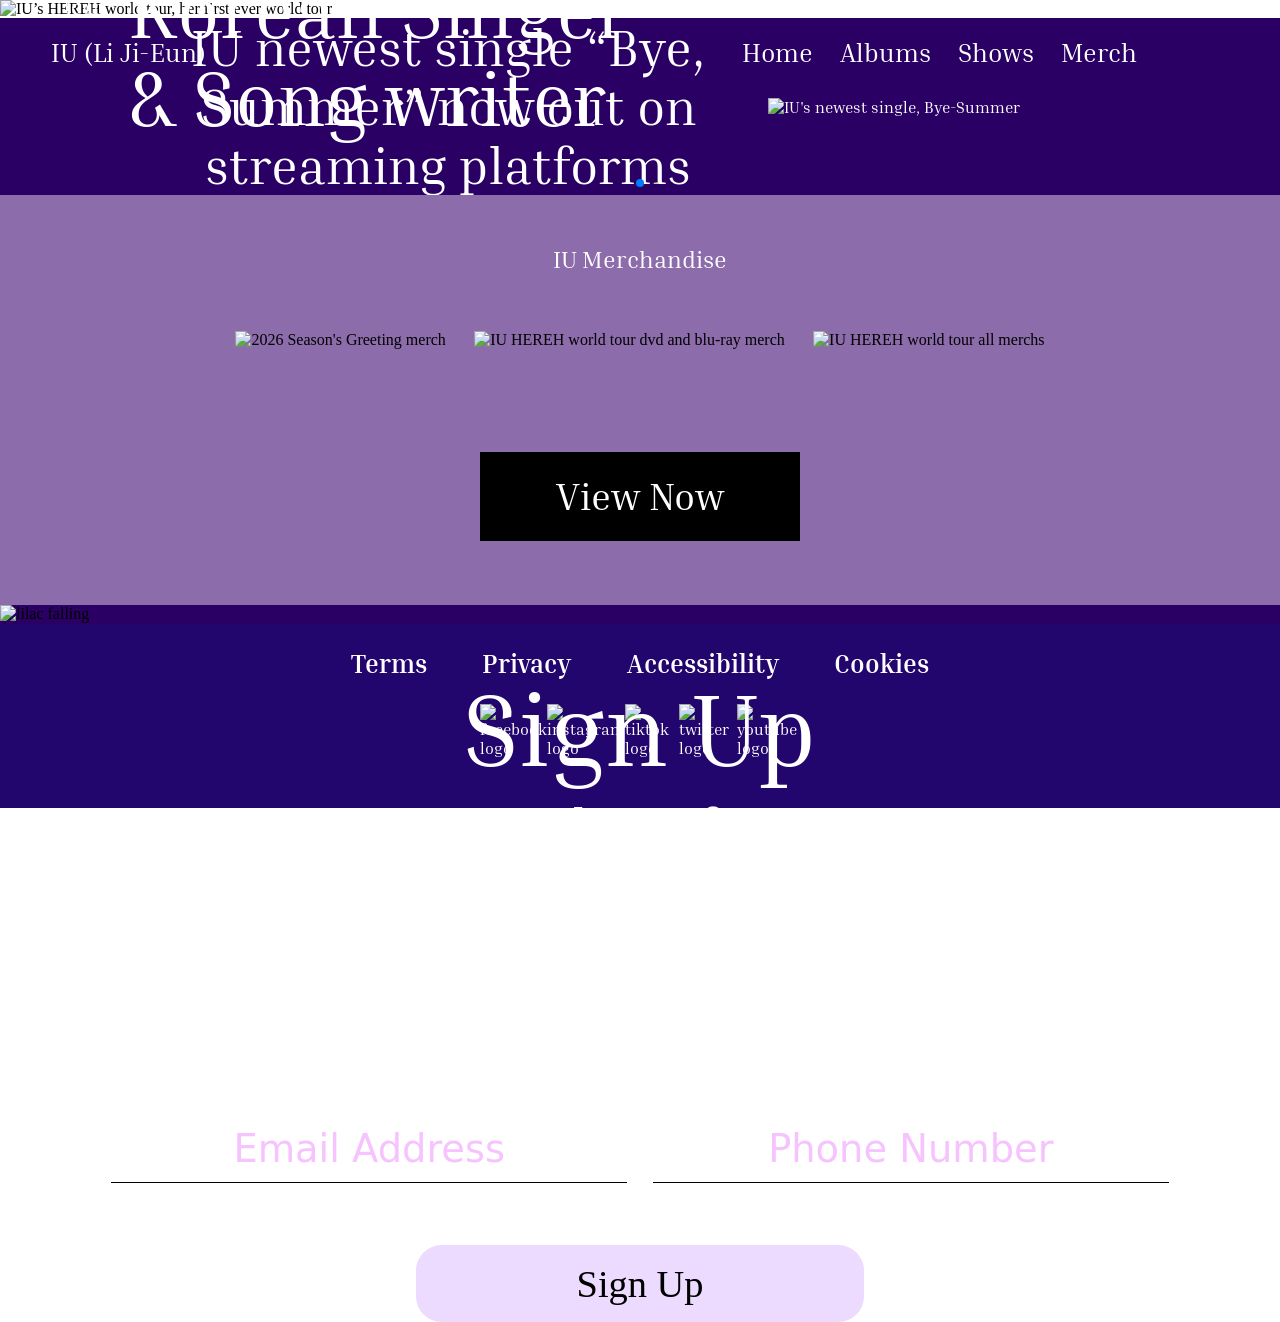
==== index.html @ 1d098876 "Added Price indicator for cart page and moved all css into one file." ====
<!DOCTYPE html>
<html>
    <head>
        <meta charset="utf-8">
	    <meta name="viewport" content="width=device-width">
        <title>Uaena Home Page</title>
        <link type="text/css" rel="stylesheet" href="normalize.css">
        <link rel="stylesheet" href="home.css">
        <link rel="stylesheet" href="https://cdn.jsdelivr.net/npm/swiper@11/swiper-bundle.min.css" />

        <!-- Irina Serif font-->
        <link rel="preconnect" href="https://fonts.googleapis.com">
        <link rel="preconnect" href="https://fonts.gstatic.com" crossorigin>
        <link href="https://fonts.googleapis.com/css2?family=Inria+Serif&display=swap" rel="stylesheet">
        
    </head>
    <body>
        <!--Header-->
        <div class="header">
            <h3>IU (Li Ji-Eun)</h3>
            <nav>
                <a href="../index.html">Home</a>
                <a href="../album/album.html">Albums</a>
                <a href="../shows/shows.html">Shows</a>
                <a href="../merch/merch.html">Merch</a>
            </nav>
        </div>

        <!--Main Page-->
        <div class="title">
            <h1>IU (Li Ji-Eun) Korean Singer & Song writer</h1>
            <p class="description">IU’s HEREH world tour, her first ever world tour</p>
            <img src="media/iu_homepage_bg.png" alt="IU’s HEREH world tour, her first ever world tour">
        </div>
        
        <div class="swiper mySwiper">
            <div class="swiper-wrapper">
                <div class="swiper-slide">
                    <div class="single">
                        <a id="bye-summer" href="https://youtu.be/Hsuy_xzPyWQ?si=ynoCHXmyYamRB6iB" target="_blank">
                            <img src="media/singles/iu_single_bye_summer.jpg" alt="IU's newest single, Bye-Summer">
                        </a>
                        <h2>IU newest single “Bye, Summer” now out on streaming platforms</h2>
                    </div>
                </div>
                <div class="swiper-slide">
                    <div class="album">
                        <a id="a-flower-3" href="https://youtube.com/playlist?list=OLAK5uy_lCczq7s8ViOF32GmTU6mIPvSTaSjqz-gs&si=2VewelPVhg0trW8W" target="_blank">
                            <img src="media/album/2025_may27_album_a_flower_bookmark_3.jpg" alt="IU's newest album, A Flower Bookmark 3">
                        </a>
                        <h2>IU newest single “A Flower Bookmark 3" now out on streaming platforms</h2>
                    </div>
                </div>
                <div class="swiper-slide">
                    <div class="shows">
                        <a id="bye-summer" href="https://www.netflix.com/us/title/81681535?s=i&trkid=258593161&vlang=en&trg=cp" target="_blank">
                            <img src="media/shows/when-life-gives-tangerines.png" alt="IU's newest show, when life gives you tangerines">
                        </a>
                        <h2>IU newest show “When Life Gives You Tangerines" now out on Netflix</h2>
                    </div>
                </div>
            </div>
            <div class="swiper-pagination"></div>
        </div>

        <div class="merch-shop">
            <h2>IU Merchandise</h2>
            <div class="home-merch-images">
                <img id="season-greeting" alt="2026 Season's Greeting merch" src="media/merch/iu_merch_2026_season's_greeting.png">
                <img id="hereh-dvd" alt="IU HEREH world tour dvd and blu-ray merch" src="media/merch/iu_merch_hereh_world_tour_dvd_blu-ray.png">
                <img id="hereh" alt="IU HEREH world tour all merchs"src="media/merch/iu_merch_flower_bookmark_3_keyring.png">
            </div>
            <a href="/merch/merch.html">View Now</a>
        </div>

        <div class="sign-up">
            <h1>Sign Up</h1>
            <h2>Get Updates from IU</h2>
            <form name="newsletter" id="newsletter">
                <div class="form">
                    <input id="email-input" type="email" placeholder="Email Address" required>
                    <input id="phonenumber-input" type="number" placeholder="Phone Number" required>
                </div>
                <button id="newsletter-submit-button" type="button">Sign Up</button>
            </form>
            <img src="media/signup_bg.png" alt="lilac falling">
        </div>

        <!--Footer-->
        <div class="footer">
            <div class="terms-and-service">
                <a class="terms"><strong>Terms</strong></a>
                <a class="privacy"><strong>Privacy</strong></a>
                <a class="accessibility"><strong>Accessibility</strong></a>
                <a class="cookies"><strong>Cookies</strong></a>
            </div>
            <div class="social-platforms">
                <a class="facebook" href="https://www.facebook.com/iu.loen" target="_blank">
                    <img src="../media/logos/logo_facebook.png" alt="facebook logo">
                </a>
                <a class="intagram" href="https://www.instagram.com/dlwlrma" target="_blank">
                    <img src="../media/logos/logo_instagram.png" alt="instagram logo">
                </a>
                <a class="tiktok" href="https://www.tiktok.com/@_iuofficial" target="_blank">
                    <img src="../media/logos/logo_tiktok.png" alt="tiktok logo">
                </a>
                <a class="twitter" href="https://x.com/_IUofficial" target="_blank">
                    <img src="../media/logos/logo_twitter.png" alt="twitter logo">
                </a>
                <a class="youtube" href="https://www.youtube.com/@dlwlrma" target="_blank">
                    <img src="../media/logos/logo_youtube.png" alt="youtube logo">
                </a>
            </div>
        </div>
        <script src="https://cdn.jsdelivr.net/npm/swiper@11/swiper-bundle.min.js"></script>
    </body>
    <script src="home.js"></script>
</html>
---- home.css ----
/* General CSS */
body, h3, h1, p
{
    margin: 0;
}

p, h1, h2, h3, a
{
  font-family: "Inria Serif", serif;
  font-weight: 400;
  font-style: normal;
  color: white;

  text-decoration: none;
}

/*Header CSS*/
.header
{
    position: fixed;
    z-index: 100;

    display:  flex;
    justify-content: space-between;

    width: 100%;

    margin-top: 3%;
}

.header h3
{
    font-size: 2vw;
    width: auto;

    margin-left: 4%;
}

.header nav
{
    display: flex;
    width: 35%;
}

.header a
{
    font-size: 2vw;
    margin-right: 6%;
}

.header a:hover
{
    color: #C78FFF;
}

/*Body CSS*/
.title
{
    position: relative;
    display: flex;
    align-items: center;
}

.title img
{
    position: relative;
    z-index: 1;
    width: 100%;
}

.title h1, .title p
{
    position: absolute;
    z-index: 2;
}

.title h1
{
    width: 40%;
    font-size: 6vw;
    left: 10%;
}


.title p
{
    font-size: 1.5vw;
    bottom: 0;

    margin-left: 5%;
}

.swiper-wrapper
{
    background-color: #2A0065;
    width: 100%;;

    display: flex;
}

.swiper-slide
{
    width: 100%;

    background-color: #2A0065;
}

.single, .album, .shows
{
    width: 100%;

    display: flex;
    flex-direction: column;
    align-items: center;

}

.single a, .album a, .shows a
{
    width: 30%;

    margin-top: 6%;
    margin-bottom: 6%;
}

.single img, .album img, .shows img
{
    width: 100%;
}

.single h2, .album h2, .shows h2
{
    font-size: 4vw;
    text-align: center;

    width: 50%;
    margin-top: 0;
    margin-bottom: 5%;
}

.merch-shop
{
    width: 100%;
    background-color: #8C6CAB;

    display: flex;
    flex-direction: column;
    align-items: center;
}

.merch-shop h2
{
    margin-top: 0;
    padding-top: 4%;
    
    text-align: center;
}

.merch-shop a
{
    display: flex;
    align-items: center;
    justify-content: center;

    margin: 5%;

    width: 25%;
    height: 7vw;

    background-color: black;

    font-size: 3vw;
}

.merch-shop a:hover
{
    transform: scale(105%);
}

.home-merch-images img
{
    /* uses vw as % does not work so viewport works better*/
    height: 28vw;
    margin: 1%;
}

.home-merch-images img:hover
{
    /*Seems like transform scale does not push other objects away so it works*/
    transform: scale(105%);
    margin: 1%;
}

.home-merch-images
{
    width:95%;
    
    display: inline-block;
    text-align: center;

    margin: 2%;
}

.sign-up
{
    background-color: #2A0065;
    width: 100%;

    display: flex;

    justify-content: center;
}

#newsletter
{
    width: 100%;

    position: absolute;
    right: 0;

    display: flex;
    justify-content: center;
}

.sign-up img
{
    width: 100%;

    position: relative;
    z-index: 1;
}

.sign-up h1, .sign-up h2, .form, #submit-button
{
    position: absolute;
    z-index: 2;
}

.form
{
    display: flex;
}

.sign-up h1
{
    margin: 5vw;
    font-size: 8vw;
}

.sign-up h2
{
    margin: 15vw;
    font-size: 4vw;
}

#email-input, #phonenumber-input
{
    margin:1vw;
    margin-top: 30vw;

    width: 40vw;
    height: 5vw;

    font-size: 3vw;
    font-family: system-ui, -apple-system, BlinkMacSystemFont, 'Segoe UI', Roboto, Oxygen, Ubuntu, Cantarell, 'Open Sans', 'Helvetica Neue', sans-serif;
    color: white;

    background-color: transparent;
}

#email-input::placeholder, #phonenumber-input::placeholder
{
    color: rgb(246, 195, 255);
}

#newsletter-submit-button
{
    margin-top: 50vw;

    width:35vw;
    height: 6vw;

    font-size: 3vw;

    border-radius: 2vw;

    background-color: #ecdaff;

    border:none;

    position: relative;

    z-index: 2;
}

/*Album Page*/

.album-page-albums
{
    background-color: #2b0353;
    width: 100%;

    height: 125vw;

    display: flex;
    flex-direction: column;
    align-items: center;

    justify-content: flex-end;
}

.album-page-album-list, .album-page-new-releases
{
    display: flex;
    flex-wrap: wrap;

    width:80%;

    justify-content: center;
}

.album-page-albums img
{
    height: 24vw;
    margin: 1vw;
}

.album-page-albums img:hover
{
    transform: scale(105%);
}

#title-new-releases, #title-albums
{
    text-align: center;
    font-size: 4vw;
}

/*Album Info Page */
.main-content
{
    width: 100%;
    background-color: #000000;
    
    padding-top: 12%;

    display: flex;
    flex-direction: column;
    align-items: center;
}

.title-and-image
{
    display: flex;
    justify-content: space-around;
}


.title-and-image img
{
    height: 30vw;

    margin: 3vw;
}

.title-and-image h1
{
    width:50vw;
    font-size: 7vw;
}

.title-and-image h2
{
    width:40vw;
    font-size: 3vw;

    margin: 0;
    margin-top: 2vw;
}

.title-and-image p{
    width: 50vw;
    font-size: 1.6vw;

    margin-top: 2vw;
}

.streaming-service
{
    width: 100%;

    display: flex;
    flex-direction: column;
    align-items: center;
}

#stream-title
{
    font-size: 4vw;
    margin: 3vw;
}

.stream-content
{
    width: 50%;

    display: flex;
    justify-content: space-between;
}

.streaming-service img
{
    width: 2.4vw;

    margin-right: 0.5vw;
}

.streaming-service a
{
    width: 15vw;
    height: 5vw;

    display: flex;
    align-items: center;
    justify-content: center;

    text-align: center;
    font-size: 2vw;
    font-family: system-ui, -apple-system, BlinkMacSystemFont, 'Segoe UI', Roboto, Oxygen, Ubuntu, Cantarell, 'Open Sans', 'Helvetica Neue', sans-serif;
    font-weight: bold;

    background-color: black;
    border-radius: 0.5vw;
}

.embedded-content
{
    display: flex;
    flex-direction: column;
    align-items: center;
}

iframe
{
    width: 87vw;
    height: 45vw;

    margin: 2vw;
}

/* Merch Page */
.header
{
    position: fixed;
    z-index: 100;

    display:  flex;
    justify-content: space-between;

    width: 100%;

    margin-top: 3%;
}

.header h3
{
    font-size: 2vw;
    width: auto;

    margin-left: 4%;
}

.header nav
{
    display: flex;
    width: 35%;

    margin-right: 7%;
}

.header a
{
    font-size: 2vw;
    margin-right: 6%;
}

.header a:hover
{
    color: #C78FFF;
}

#shopping-cart img
{
    width: 2vw;

    margin-right: 0.4vw;
}

#shopping-cart
{
    display: flex;

    font-family: system-ui, -apple-system, BlinkMacSystemFont, 'Segoe UI', Roboto, Oxygen, Ubuntu, Cantarell, 'Open Sans', 'Helvetica Neue', sans-serif;
}

#shopping-cart:hover
{
    transform: scale(105%);
}

/*Body CSS*/
.shop-section
{
width: 100%;

    display: flex;
    flex-direction: column;
    align-items: center;

    background: #ecd8ff;
}

.title-and-filters
{
    padding-top: 6vw;
}

#merch-banner
{
    padding-top: 4vw;

    width: 100%;

    background-color: #ebe7db;
}

.merch-images
{
    display: flex;
    flex-wrap: wrap;
    justify-content: space-evenly;
}

.merch-images a
{
    display: flex;  
    flex-direction: column;
    align-items: center;

    margin: 1vw;
    margin-bottom: 2vw;

    color: black
}

.merch-images a:hover
{
    transform: scale(105%);
}

.merch-images img, .merch-images h2, .merch-images a
{
    width: 40vw;

    text-align: center;

    color: black
}

@media screen and (min-width: 1080px)
{
    .merch-images img, .merch-images h2, .merch-images a
    {
        width: 22vw;
    }
}

/*Merch Details */
.shop-section
{
width: 100%;

    display: flex;
    flex-direction: column;
    align-items: center;

    background: #ecd8ff;
}

#merch-banner
{
    padding-top: 4vw;

    width: 100%;

    background-color: #ebe7db;
}

.merch-details
{
    width: 100%;

    display: flex;
    justify-content: center;
}

.merch-details img
{
    height: 40vw;

    padding: 3vw
}

.description
{
    width: 30vw;
    padding-top: 3vw;
}

.description h1
{
    font-size: 4vw;

    color: black;
}

.description h2
{
    font-size: 3vw;
    font-family: system-ui, -apple-system, BlinkMacSystemFont, 'Segoe UI', Roboto, Oxygen, Ubuntu, Cantarell, 'Open Sans', 'Helvetica Neue', sans-serif;

    color: black;
}

#information
{
    font-size: 1.5vw;

    color: black;
}

#merch-details-amount
{
    border: none;
}

#quantity
{
    margin-top: 2vw;

    display: flex;
}

input
{
    text-align: center;

    width: 5vw;
    height: 4.9vw;

    font-size: 2vw;
    font-family: system-ui, -apple-system, BlinkMacSystemFont, 'Segoe UI', Roboto, Oxygen, Ubuntu, Cantarell, 'Open Sans', 'Helvetica Neue', sans-serif;
}

input::-webkit-outer-spin-button,
input::-webkit-inner-spin-button {
  -webkit-appearance: none;
  margin: 0;
}

/* Firefox */
input[type=number] {
  -moz-appearance: textfield;
}

#quantity button
{
    width: 5vw;
    height: 5vw;

    font-size: 2.5vw;
    font-family: system-ui, -apple-system, BlinkMacSystemFont, 'Segoe UI', Roboto, Oxygen, Ubuntu, Cantarell, 'Open Sans', 'Helvetica Neue', sans-serif;

    text-align: center;
}

#quantity button:hover
{
    transform: scale(105%);
}

#add-to-cart
{
    width: 100%;
    height: 4vw;
    margin: 2vw;
    margin-left: 0;

    background-color: #4e3468;

    font-size: 2vw;

    color: white;
}

/*Cart page */
.cart-section
{
width: 100%;

    display: flex;
    flex-direction: column;
    align-items: center;

    background: #ecd8ff;
}

.title-and-filters
{
    padding-top: 6vw;
    
}

.title-and-filters h1
{
    color: black;
}

#cart-banner
{
    padding-top: 4vw;

    width: 100%;

    background-color: #ebe7db;
}

.cart-section
{
    width: 100%;
}

.cart-item
{
    width: 100%;
    display: flex;

    margin: 2vw;

    justify-content: space-between;
    align-items: center;
}

#item-image
{
    height: 15vw;
}

#item-title
{
    font-size: 3vw;
    color: black;
}

#item-price
{
    font-size: 2vw;
    color: black;
}

#quantity
{
    margin-top: 2vw;

    display: flex;
    flex-direction: row;
}

.amount
{
    text-align: center;

    width: 5vw;
    height: 4.6vw;

    border: none;
    background-color: transparent;

    font-size: 2vw;
    font-family: system-ui, -apple-system, BlinkMacSystemFont, 'Segoe UI', Roboto, Oxygen, Ubuntu, Cantarell, 'Open Sans', 'Helvetica Neue', sans-serif;
}

input::-webkit-outer-spin-button,
input::-webkit-inner-spin-button {
  -webkit-appearance: none;
  margin: 0;
}

/* Firefox */
input[type=number] {
  -moz-appearance: textfield;
}

#quantity button
{
    width: 5vw;
    height: 5vw;

    font-size: 2.5vw;
    font-family: system-ui, -apple-system, BlinkMacSystemFont, 'Segoe UI', Roboto, Oxygen, Ubuntu, Cantarell, 'Open Sans', 'Helvetica Neue', sans-serif;

    text-align: center;

    background-color: #9c81b8;
    border: none;
}

#quantity button:hover
{
    transform: scale(105%);
}

form input
{
    background-color: transparent;

    border: none;

    border-bottom: 0.01vw solid black;
}

form
{
    display: flex;
    flex-direction: column;
    align-items: center;
}

#email, #card-number
{
    width: 90vw;

    font-size: 3vw;
    height: 4vw;
}

#postal-code, #unit-number, #expiry, #cvv
{
    width: 44.7vw;
    font-size: 3vw;

    height: 4vw;
}

#purchase-button
{
    background-color: #9c81b8;
    
    height: 5vw;
    width: 50vw;
    border: none;

    border-radius: 2vw;

    margin: 2vw;

    font-size: 2vw;
}

#total-price-title
{
    color:black;

    margin: 1vw;
    font-size: 4vw;
}

/* footer CSS */
.footer
{
    width: 100%;

    background-color: #23056E;

    display: flex;
    flex-direction: column;
    align-items: center;
}

.terms-and-service
{
    width: 100%;

    text-align: center;

    margin: 2%;
}

.footer strong
{
    font-size: 2vw;

    margin-left: 2%;
    margin-right: 2%;
}

.footer .social-platforms
{
    display: flex;

    width: 25%;

    margin-bottom: 4%;
}

.footer img
{
    width: 50%;
}

.footer img:hover
{
    transform: scale(105%);
}

@media screen and (min-width: 572px) 
{
    .single, .album, .shows
    {
        flex-direction: row-reverse;
        justify-content: center;
    }

    .single h2, .album h2, .shows h2{
    
    margin-bottom: 0;
    }
}
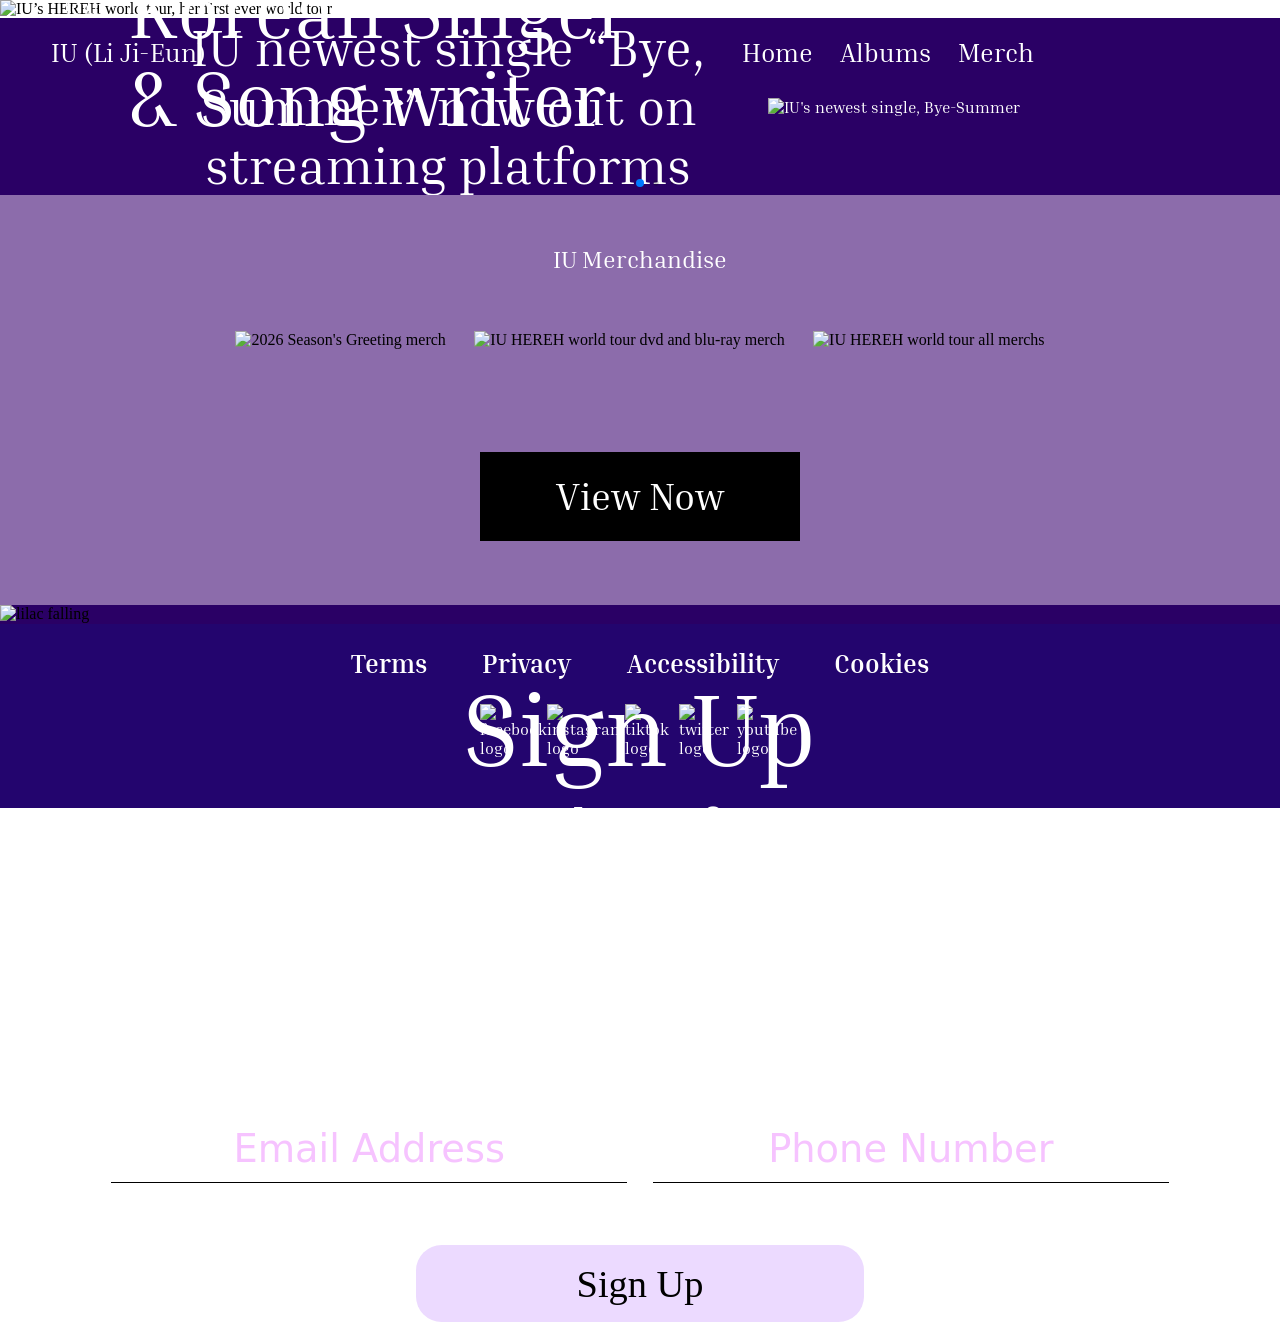
==== commit 4609b01c: "More Linking Fixes" ====
--- a/index.html
+++ b/index.html
@@ -19,10 +19,9 @@
         <div class="header">
             <h3>IU (Li Ji-Eun)</h3>
             <nav>
-                <a href="../index.html">Home</a>
-                <a href="../album/album.html">Albums</a>
-                <a href="../shows/shows.html">Shows</a>
-                <a href="../merch/merch.html">Merch</a>
+                <a href="ID_ASG1/index.html">Home</a>
+                <a href="ID_ASG1/album.html">Albums</a>
+                <a href="ID_ASG1/merch.html">Merch</a>
             </nav>
         </div>
 
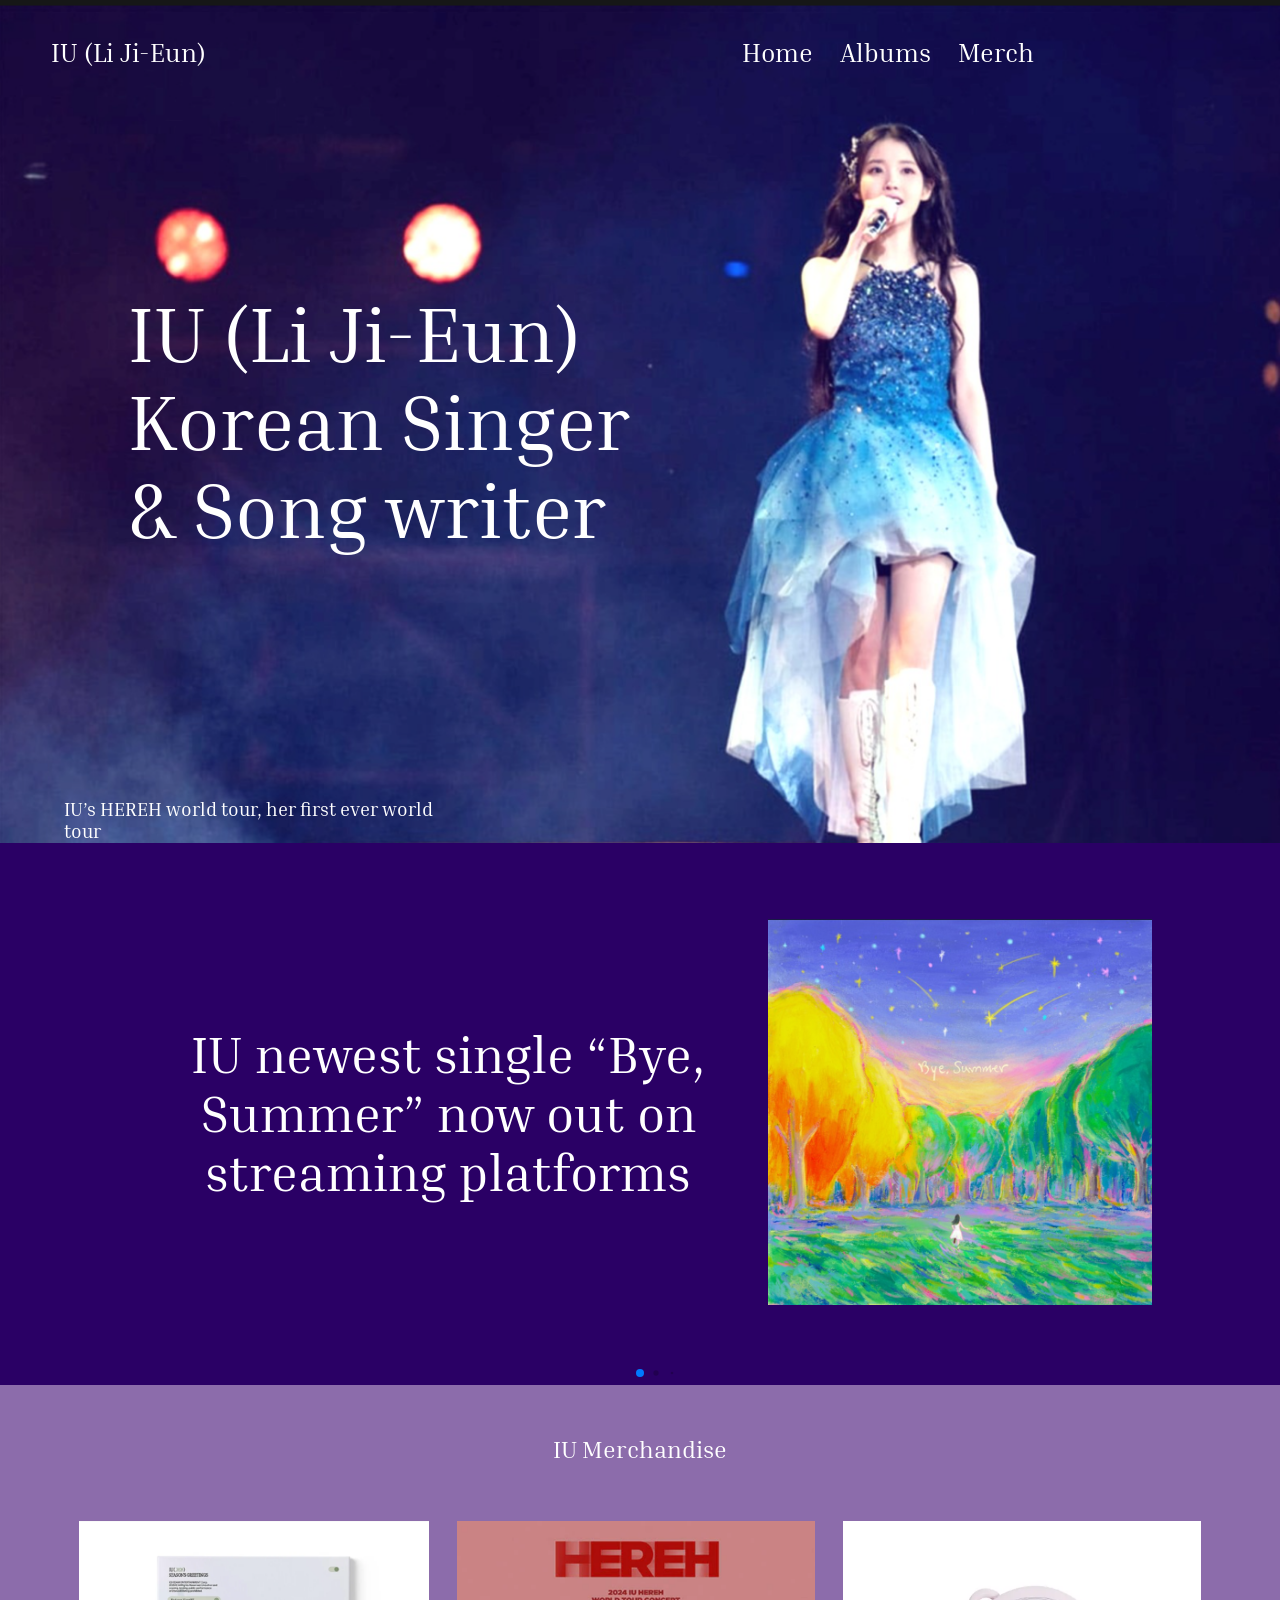
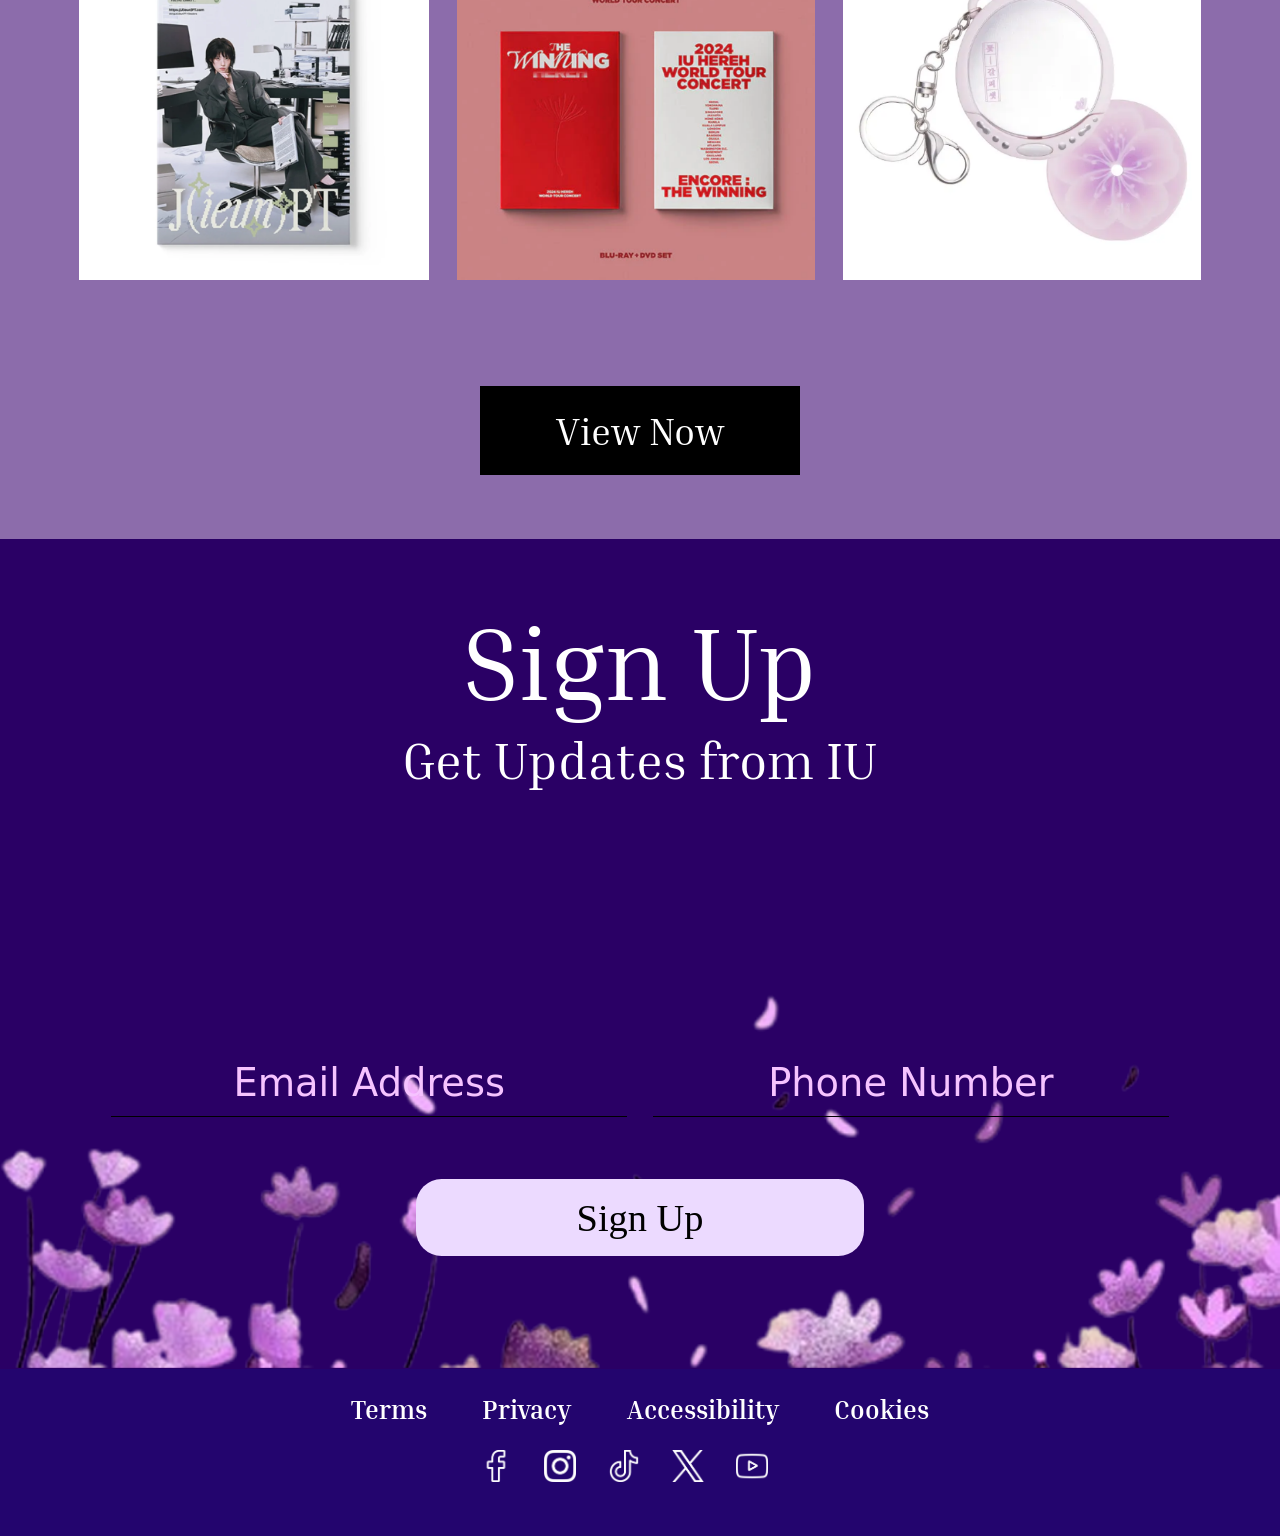
==== commit e5f339aa: "Fix Linking issues" ====
--- a/index.html
+++ b/index.html
@@ -19,9 +19,9 @@
         <div class="header">
             <h3>IU (Li Ji-Eun)</h3>
             <nav>
-                <a href="ID_ASG1/index.html">Home</a>
-                <a href="ID_ASG1/album.html">Albums</a>
-                <a href="ID_ASG1/merch.html">Merch</a>
+                <a href="/index.html">Home</a>
+                <a href="/album.html">Albums</a>
+                <a href="/merch.html">Merch</a>
             </nav>
         </div>
 
@@ -69,7 +69,7 @@
                 <img id="hereh-dvd" alt="IU HEREH world tour dvd and blu-ray merch" src="media/merch/iu_merch_hereh_world_tour_dvd_blu-ray.png">
                 <img id="hereh" alt="IU HEREH world tour all merchs"src="media/merch/iu_merch_flower_bookmark_3_keyring.png">
             </div>
-            <a href="/merch/merch.html">View Now</a>
+            <a href="/merch.html">View Now</a>
         </div>
 
         <div class="sign-up">
@@ -95,19 +95,19 @@
             </div>
             <div class="social-platforms">
                 <a class="facebook" href="https://www.facebook.com/iu.loen" target="_blank">
-                    <img src="../media/logos/logo_facebook.png" alt="facebook logo">
+                    <img src="media/logos/logo_facebook.png" alt="facebook logo">
                 </a>
                 <a class="intagram" href="https://www.instagram.com/dlwlrma" target="_blank">
-                    <img src="../media/logos/logo_instagram.png" alt="instagram logo">
+                    <img src="media/logos/logo_instagram.png" alt="instagram logo">
                 </a>
                 <a class="tiktok" href="https://www.tiktok.com/@_iuofficial" target="_blank">
-                    <img src="../media/logos/logo_tiktok.png" alt="tiktok logo">
+                    <img src="media/logos/logo_tiktok.png" alt="tiktok logo">
                 </a>
                 <a class="twitter" href="https://x.com/_IUofficial" target="_blank">
-                    <img src="../media/logos/logo_twitter.png" alt="twitter logo">
+                    <img src="media/logos/logo_twitter.png" alt="twitter logo">
                 </a>
                 <a class="youtube" href="https://www.youtube.com/@dlwlrma" target="_blank">
-                    <img src="../media/logos/logo_youtube.png" alt="youtube logo">
+                    <img src="media/logos/logo_youtube.png" alt="youtube logo">
                 </a>
             </div>
         </div>
